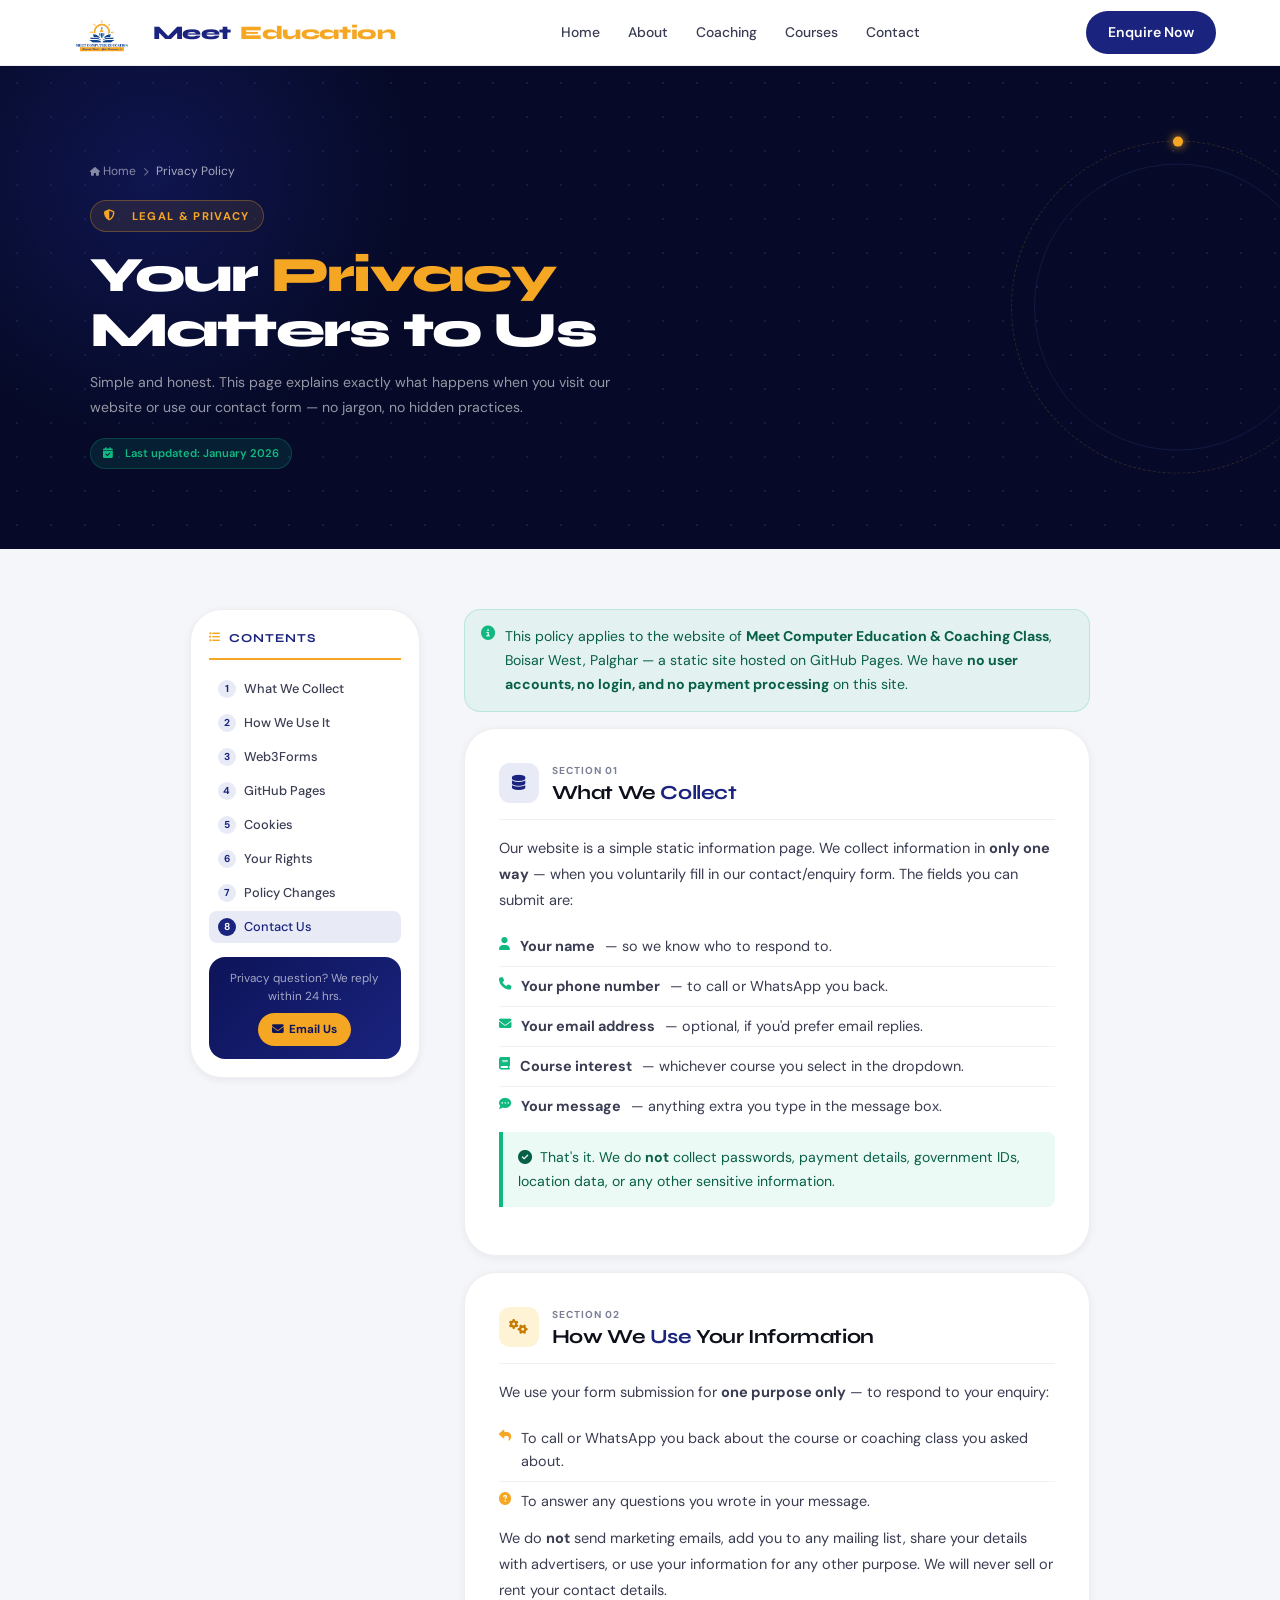
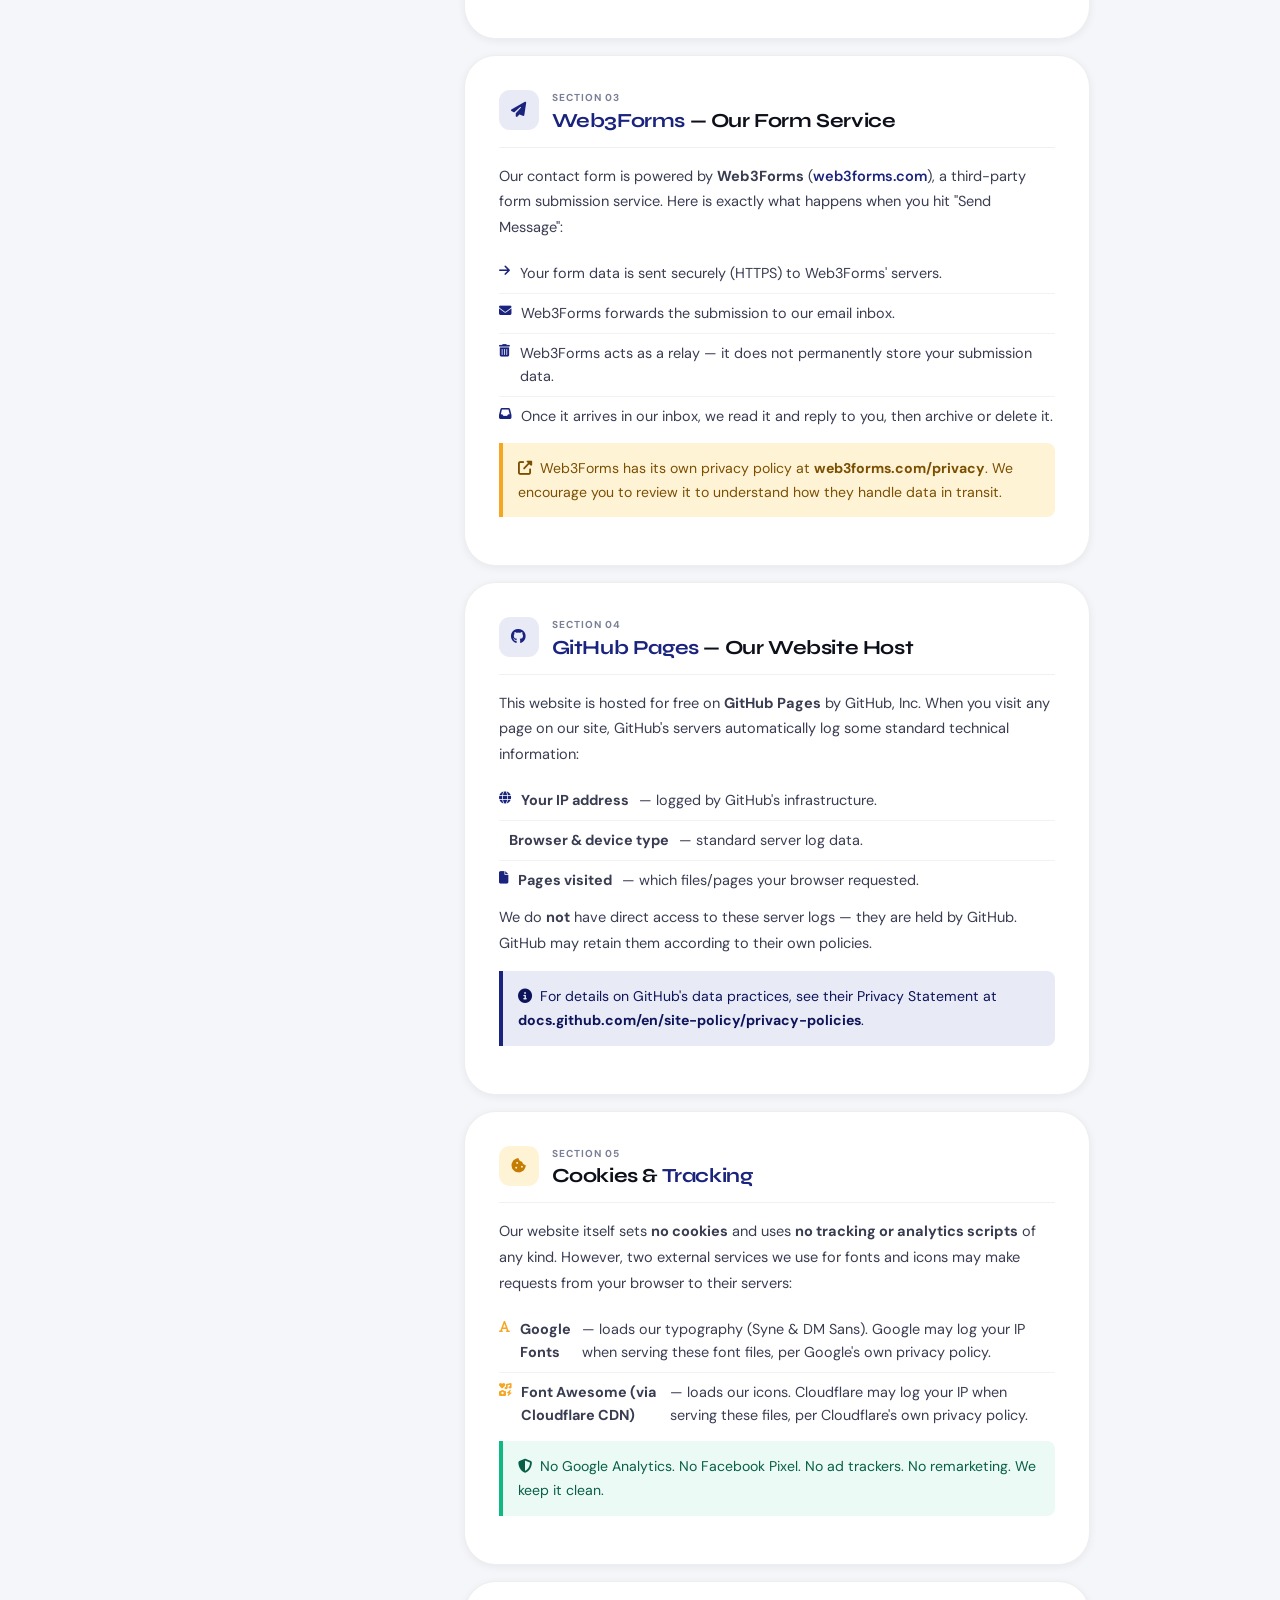
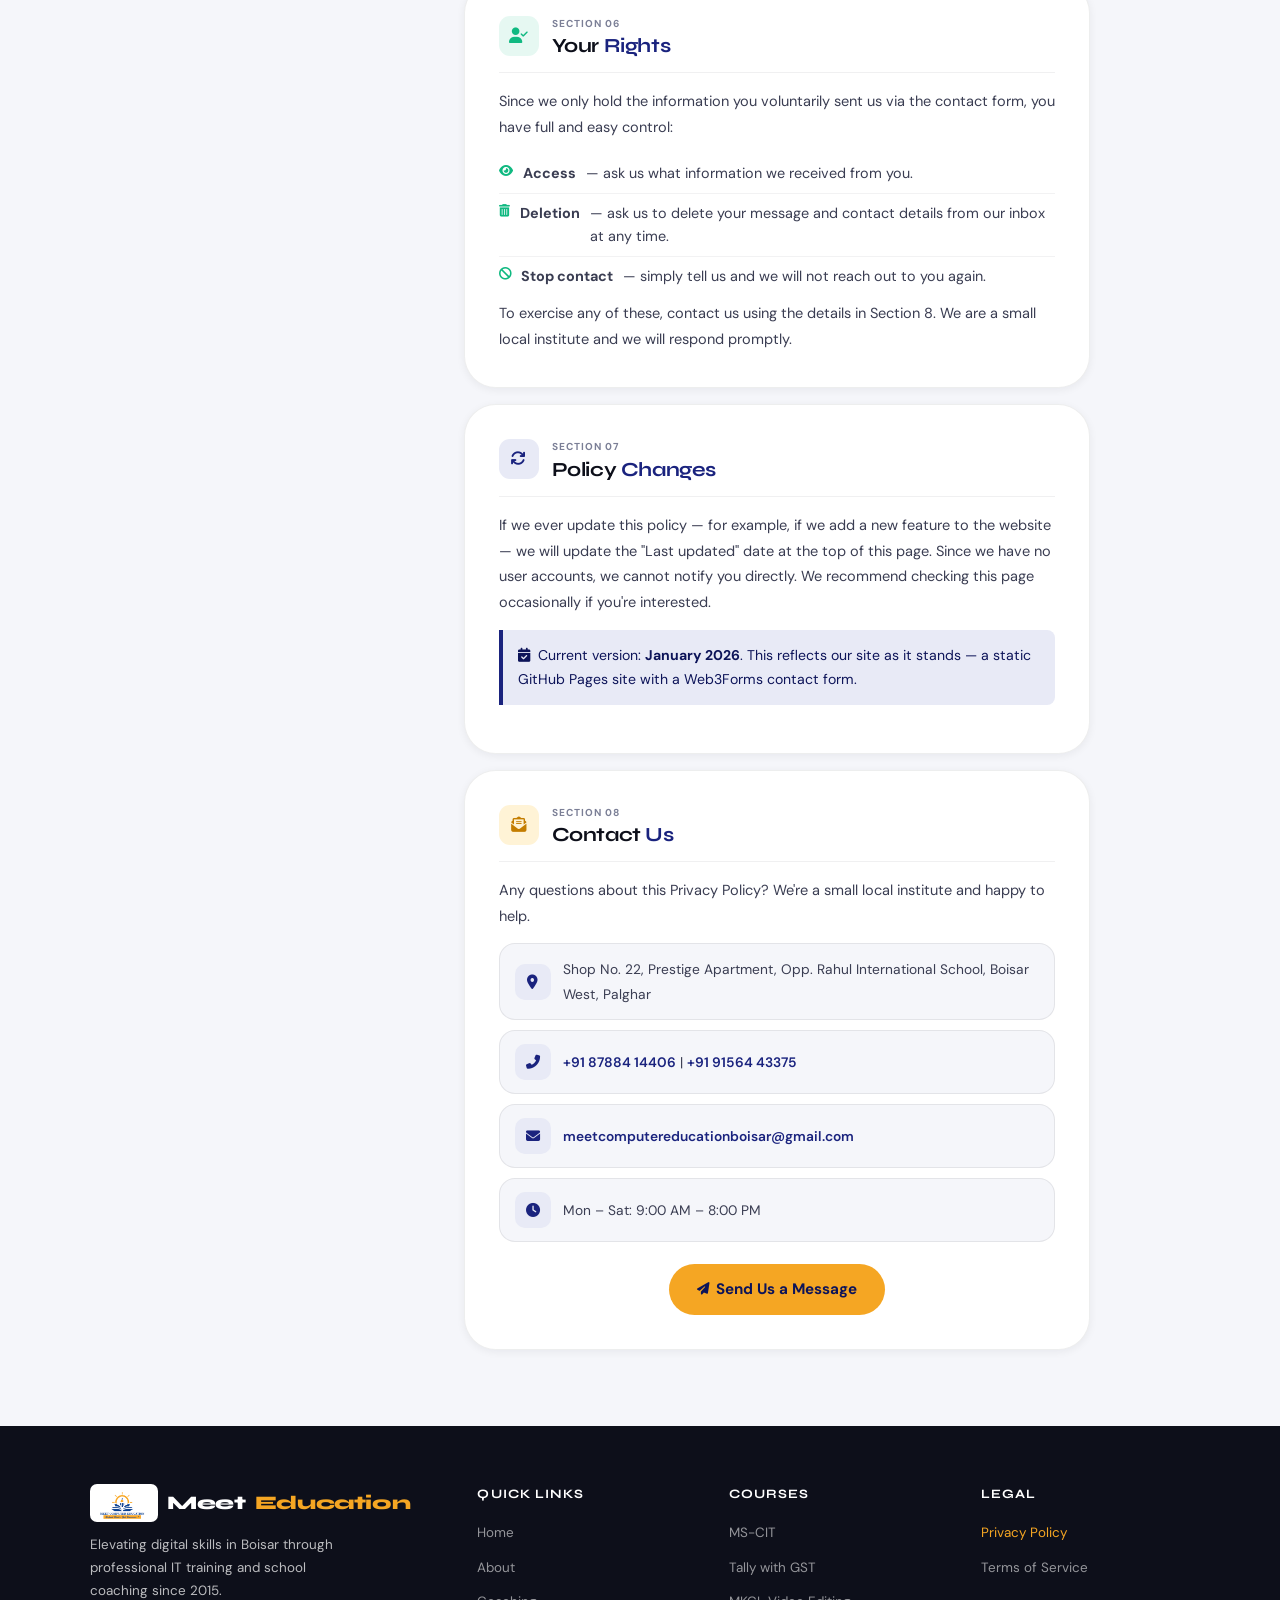
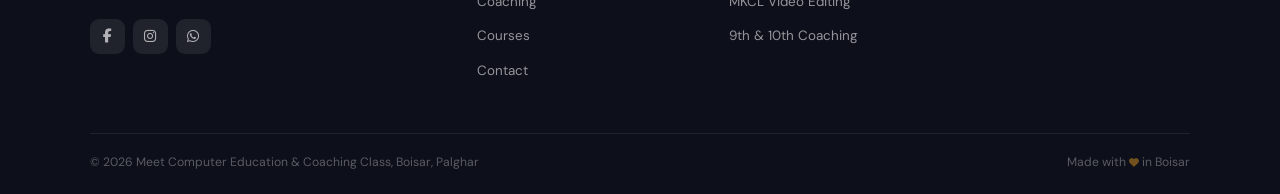
==== page/privacy-policy/index.html @ 65e94d4b "initial website upload" ====
<!DOCTYPE html>
<html lang="en">
<head>
    <meta charset="UTF-8">
    <meta name="viewport" content="width=device-width, initial-scale=1.0, viewport-fit=cover">
    <title>Privacy Policy | Meet Computer Education</title>
    <meta name="description" content="Privacy Policy for Meet Computer Education, Boisar — how we handle your information on our website.">
    <meta name="theme-color" content="#1a237e">
    <link rel="preconnect" href="https://fonts.googleapis.com">
    <link rel="preconnect" href="https://fonts.gstatic.com" crossorigin>
    <link rel="stylesheet" href="../../css/privacy.css">
    <link href="https://fonts.googleapis.com/css2?family=Syne:wght@400;600;700;800&family=DM+Sans:ital,opsz,wght@0,9..40,300;0,9..40,400;0,9..40,500;0,9..40,600;1,9..40,400&display=swap" rel="stylesheet">
    <link rel="stylesheet" href="https://cdnjs.cloudflare.com/ajax/libs/font-awesome/6.4.0/css/all.min.css">
</head>
<body>
    <!-- ================================================================
        HEADER
    ================================================================ -->
    <header class="header" id="header">
        <a href="../../" class="logo">
            <img src="../../img/logo.png" alt="Meet Computer Education Logo">
            Meet <span class="acc">Education</span>
        </a>
        <nav class="nav-links" aria-label="Primary navigation">
            <a href="../../">Home</a>
            <a href="../../#about">About</a>
            <a href="../../#coaching">Coaching</a>
            <a href="../../#courses">Courses</a>
            <a href="../../#contact">Contact</a>
        </nav>
        <a href="../../#contact" class="btn btn-primary" style="flex-shrink:0;">Enquire Now</a>
        <button class="hamburger" id="hamburger" aria-label="Toggle navigation" aria-expanded="false" aria-controls="mobile-nav">
            <span></span><span></span><span></span>
        </button>
    </header>
    <nav class="mobile-nav" id="mobile-nav" aria-label="Mobile navigation">
        <a href="../../"          onclick="closeMobileNav()"><i class="fas fa-home"></i> Home</a>
        <a href="../../#about"    onclick="closeMobileNav()"><i class="fas fa-info-circle"></i> About</a>
        <a href="../../#coaching" onclick="closeMobileNav()"><i class="fas fa-book-open"></i> Coaching</a>
        <a href="../../#courses"  onclick="closeMobileNav()"><i class="fas fa-laptop"></i> Courses</a>
        <a href="../../#contact"  onclick="closeMobileNav()"><i class="fas fa-envelope"></i> Contact</a>
        <a href="../../#contact"  onclick="closeMobileNav()" class="mob-cta">
            <i class="fas fa-paper-plane"></i>&nbsp; Enquire Now — It's Free
        </a>
    </nav>

    <!-- ================================================================
        PAGE HERO
    ================================================================ -->
    <div class="page-hero" aria-label="Privacy Policy hero">
        <div class="hero-ring" aria-hidden="true"></div>
        <div class="page-hero-inner">
            <nav class="breadcrumb" aria-label="Breadcrumb">
                <a href="../../"><i class="fas fa-home"></i> Home</a>
                <i class="fas fa-chevron-right" aria-hidden="true"></i>
                <span>Privacy Policy</span>
            </nav>
            <span class="hero-eyebrow">
                <i class="fas fa-shield-alt"></i>&nbsp; Legal &amp; Privacy
            </span>
            <h1>Your <em>Privacy</em><br>Matters to Us</h1>
            <p>Simple and honest. This page explains exactly what happens when you visit our website or use our contact form — no jargon, no hidden practices.</p>
            <div class="updated-pill">
                <i class="fas fa-calendar-check"></i>&nbsp; Last updated: January 2026
            </div>
        </div>
    </div>

    <!-- ================================================================
        POLICY LAYOUT
    ================================================================ -->
    <div class="policy-layout">
        <!-- DESKTOP SIDEBAR -->
        <aside class="toc" aria-label="Table of contents">
            <div class="toc-title"><i class="fas fa-list-ul"></i> Contents</div>
            <ul>
                <li><a href="#what-we-collect" class="toc-link"><span class="toc-num">1</span> What We Collect</a></li>
                <li><a href="#how-we-use"      class="toc-link"><span class="toc-num">2</span> How We Use It</a></li>
                <li><a href="#web3forms"        class="toc-link"><span class="toc-num">3</span> Web3Forms</a></li>
                <li><a href="#github-pages"     class="toc-link"><span class="toc-num">4</span> GitHub Pages</a></li>
                <li><a href="#cookies"          class="toc-link"><span class="toc-num">5</span> Cookies</a></li>
                <li><a href="#your-rights"      class="toc-link"><span class="toc-num">6</span> Your Rights</a></li>
                <li><a href="#policy-changes"   class="toc-link"><span class="toc-num">7</span> Policy Changes</a></li>
                <li><a href="#contact-us"       class="toc-link"><span class="toc-num">8</span> Contact Us</a></li>
            </ul>
            <div class="toc-cta">
                <p>Privacy question? We reply within 24 hrs.</p>
                <a href="mailto:meetcomputereducationboisar@gmail.com">
                    <i class="fas fa-envelope"></i> Email Us
                </a>
            </div>
        </aside>
        <!-- MAIN CONTENT -->
        <main class="policy-content" aria-label="Privacy Policy content">
            <!-- MOBILE TOC ACCORDION -->
            <button class="toc-mobile-toggle" id="toc-toggle" aria-expanded="false" aria-controls="toc-panel">
                <span><i class="fas fa-list-ul" style="margin-right:8px;color:var(--navy);"></i>Jump to a section</span>
                <i class="fas fa-chevron-down arrow"></i>
            </button>
            <div class="toc-mobile-panel" id="toc-panel" role="navigation" aria-label="Page sections">
                <ul>
                    <li><a href="#what-we-collect" onclick="closeToc()"><span class="toc-num">1</span> What We Collect</a></li>
                    <li><a href="#how-we-use"      onclick="closeToc()"><span class="toc-num">2</span> How We Use It</a></li>
                    <li><a href="#web3forms"        onclick="closeToc()"><span class="toc-num">3</span> Web3Forms</a></li>
                    <li><a href="#github-pages"     onclick="closeToc()"><span class="toc-num">4</span> GitHub Pages</a></li>
                    <li><a href="#cookies"          onclick="closeToc()"><span class="toc-num">5</span> Cookies</a></li>
                    <li><a href="#your-rights"      onclick="closeToc()"><span class="toc-num">6</span> Your Rights</a></li>
                    <li><a href="#policy-changes"   onclick="closeToc()"><span class="toc-num">7</span> Policy Changes</a></li>
                    <li><a href="#contact-us"       onclick="closeToc()"><span class="toc-num">8</span> Contact Us</a></li>
                </ul>
            </div>
            <!-- intro notice -->
            <div class="intro-box">
                <i class="fas fa-info-circle"></i>
                <span>This policy applies to the website of <strong>Meet Computer Education &amp; Coaching Class</strong>, Boisar West, Palghar — a static site hosted on GitHub Pages. We have <strong>no user accounts, no login, and no payment processing</strong> on this site.</span>
            </div>
            <!-- What We Collect -->
            <section class="policy-section" id="what-we-collect" aria-labelledby="h1">
                <div class="section-header">
                    <div class="section-icon navy"><i class="fas fa-database"></i></div>
                    <div>
                        <div class="section-num">Section 01</div>
                        <h2 id="h1">What We <em>Collect</em></h2>
                    </div>
                </div>
                <p>Our website is a simple static information page. We collect information in <strong>only one way</strong> — when you voluntarily fill in our contact/enquiry form. The fields you can submit are:</p>
                <ul class="policy-list">
                    <li><i class="fas fa-user green"></i><strong>Your name</strong> — so we know who to respond to.</li>
                    <li><i class="fas fa-phone green"></i><strong>Your phone number</strong> — to call or WhatsApp you back.</li>
                    <li><i class="fas fa-envelope green"></i><strong>Your email address</strong> — optional, if you'd prefer email replies.</li>
                    <li><i class="fas fa-book green"></i><strong>Course interest</strong> — whichever course you select in the dropdown.</li>
                    <li><i class="fas fa-comment-dots green"></i><strong>Your message</strong> — anything extra you type in the message box.</li>
                </ul>
                <div class="highlight-box green">
                    <i class="fas fa-check-circle"></i>&nbsp; That's it. We do <strong>not</strong> collect passwords, payment details, government IDs, location data, or any other sensitive information.
                </div>
            </section>
            <!-- How We Use It -->
            <section class="policy-section" id="how-we-use" aria-labelledby="h2">
                <div class="section-header">
                    <div class="section-icon gold"><i class="fas fa-cogs"></i></div>
                    <div>
                        <div class="section-num">Section 02</div>
                        <h2 id="h2">How We <em>Use</em> Your Information</h2>
                    </div>
                </div>
                <p>We use your form submission for <strong>one purpose only</strong> — to respond to your enquiry:</p>
                <ul class="policy-list">
                    <li><i class="fas fa-reply gold"></i>To call or WhatsApp you back about the course or coaching class you asked about.</li>
                    <li><i class="fas fa-question-circle gold"></i>To answer any questions you wrote in your message.</li>
                </ul>
                <p>We do <strong>not</strong> send marketing emails, add you to any mailing list, share your details with advertisers, or use your information for any other purpose. We will never sell or rent your contact details.</p>
            </section>
            <!-- Web3Forms -->
            <section class="policy-section" id="web3forms" aria-labelledby="h3">
                <div class="section-header">
                    <div class="section-icon navy"><i class="fas fa-paper-plane"></i></div>
                    <div>
                        <div class="section-num">Section 03</div>
                        <h2 id="h3"><em>Web3Forms</em> — Our Form Service</h2>
                    </div>
                </div>
                <p>Our contact form is powered by <strong>Web3Forms</strong> (<a href="https://web3forms.com" target="_blank" rel="noopener noreferrer" style="color:var(--navy);font-weight:600;">web3forms.com</a>), a third-party form submission service. Here is exactly what happens when you hit "Send Message":</p>
                <ul class="policy-list">
                    <li><i class="fas fa-arrow-right navy"></i>Your form data is sent securely (HTTPS) to Web3Forms' servers.</li>
                    <li><i class="fas fa-envelope navy"></i>Web3Forms forwards the submission to our email inbox.</li>
                    <li><i class="fas fa-trash-alt navy"></i>Web3Forms acts as a relay — it does not permanently store your submission data.</li>
                    <li><i class="fas fa-inbox navy"></i>Once it arrives in our inbox, we read it and reply to you, then archive or delete it.</li>
                </ul>
                <div class="highlight-box gold">
                    <i class="fas fa-external-link-alt"></i>&nbsp; Web3Forms has its own privacy policy at <strong>web3forms.com/privacy</strong>. We encourage you to review it to understand how they handle data in transit.
                </div>
            </section>
            <!-- GitHub Pages -->
            <section class="policy-section" id="github-pages" aria-labelledby="h4">
                <div class="section-header">
                    <div class="section-icon navy"><i class="fab fa-github"></i></div>
                    <div>
                        <div class="section-num">Section 04</div>
                        <h2 id="h4"><em>GitHub Pages</em> — Our Website Host</h2>
                    </div>
                </div>
                <p>This website is hosted for free on <strong>GitHub Pages</strong> by GitHub, Inc. When you visit any page on our site, GitHub's servers automatically log some standard technical information:</p>
                <ul class="policy-list">
                    <li><i class="fas fa-globe navy"></i><strong>Your IP address</strong> — logged by GitHub's infrastructure.</li>
                    <li><i class="fas fa-browser navy"></i><strong>Browser &amp; device type</strong> — standard server log data.</li>
                    <li><i class="fas fa-file navy"></i><strong>Pages visited</strong> — which files/pages your browser requested.</li>
                </ul>
                <p>We do <strong>not</strong> have direct access to these server logs — they are held by GitHub. GitHub may retain them according to their own policies.</p>
                <div class="highlight-box">
                    <i class="fas fa-info-circle"></i>&nbsp; For details on GitHub's data practices, see their Privacy Statement at <strong>docs.github.com/en/site-policy/privacy-policies</strong>.
                </div>
            </section>
            <!-- Cookies -->
            <section class="policy-section" id="cookies" aria-labelledby="h5">
                <div class="section-header">
                    <div class="section-icon gold"><i class="fas fa-cookie-bite"></i></div>
                    <div>
                        <div class="section-num">Section 05</div>
                        <h2 id="h5">Cookies &amp; <em>Tracking</em></h2>
                    </div>
                </div>
                <p>Our website itself sets <strong>no cookies</strong> and uses <strong>no tracking or analytics scripts</strong> of any kind. However, two external services we use for fonts and icons may make requests from your browser to their servers:</p>
                <ul class="policy-list">
                    <li><i class="fas fa-font gold"></i><strong>Google Fonts</strong> — loads our typography (Syne &amp; DM Sans). Google may log your IP when serving these font files, per Google's own privacy policy.</li>
                    <li><i class="fas fa-icons gold"></i><strong>Font Awesome (via Cloudflare CDN)</strong> — loads our icons. Cloudflare may log your IP when serving these files, per Cloudflare's own privacy policy.</li>
                </ul>
                <div class="highlight-box green">
                    <i class="fas fa-shield-alt"></i>&nbsp; No Google Analytics. No Facebook Pixel. No ad trackers. No remarketing. We keep it clean.
                </div>
            </section>
            <!-- Your Rights -->
            <section class="policy-section" id="your-rights" aria-labelledby="h6">
                <div class="section-header">
                    <div class="section-icon green"><i class="fas fa-user-check"></i></div>
                    <div>
                        <div class="section-num">Section 06</div>
                        <h2 id="h6">Your <em>Rights</em></h2>
                    </div>
                </div>
                <p>Since we only hold the information you voluntarily sent us via the contact form, you have full and easy control:</p>
                <ul class="policy-list">
                    <li><i class="fas fa-eye green"></i><strong>Access</strong> — ask us what information we received from you.</li>
                    <li><i class="fas fa-trash-alt green"></i><strong>Deletion</strong> — ask us to delete your message and contact details from our inbox at any time.</li>
                    <li><i class="fas fa-ban green"></i><strong>Stop contact</strong> — simply tell us and we will not reach out to you again.</li>
                </ul>
                <p>To exercise any of these, contact us using the details in Section 8. We are a small local institute and we will respond promptly.</p>
            </section>
            <!-- Policy Changes -->
            <section class="policy-section" id="policy-changes" aria-labelledby="h7">
                <div class="section-header">
                    <div class="section-icon navy"><i class="fas fa-sync"></i></div>
                    <div>
                        <div class="section-num">Section 07</div>
                        <h2 id="h7">Policy <em>Changes</em></h2>
                    </div>
                </div>
                <p>If we ever update this policy — for example, if we add a new feature to the website — we will update the "Last updated" date at the top of this page. Since we have no user accounts, we cannot notify you directly. We recommend checking this page occasionally if you're interested.</p>
                <div class="highlight-box">
                    <i class="fas fa-calendar-check"></i>&nbsp; Current version: <strong>January 2026</strong>. This reflects our site as it stands — a static GitHub Pages site with a Web3Forms contact form.
                </div>
            </section>
            <!-- Contact Us -->
            <section class="policy-section" id="contact-us" aria-labelledby="h8">
                <div class="section-header">
                    <div class="section-icon gold"><i class="fas fa-envelope-open-text"></i></div>
                    <div>
                        <div class="section-num">Section 08</div>
                        <h2 id="h8">Contact <em>Us</em></h2>
                    </div>
                </div>
                <p>Any questions about this Privacy Policy? We're a small local institute and happy to help.</p>
                <div class="inline-contact">
                    <div class="inline-contact-icon"><i class="fas fa-map-marker-alt"></i></div>
                    <p>Shop No. 22, Prestige Apartment, Opp. Rahul International School, Boisar West, Palghar</p>
                </div>
                <div class="inline-contact">
                    <div class="inline-contact-icon"><i class="fas fa-phone-alt"></i></div>
                    <p><a href="tel:+918788414406">+91 87884 14406</a>&nbsp;|&nbsp;<a href="tel:+919156443375">+91 91564 43375</a></p>
                </div>
                <div class="inline-contact">
                    <div class="inline-contact-icon"><i class="fas fa-envelope"></i></div>
                    <p><a href="mailto:meetcomputereducationboisar@gmail.com">meetcomputereducationboisar@gmail.com</a></p>
                </div>
                <div class="inline-contact">
                    <div class="inline-contact-icon"><i class="fas fa-clock"></i></div>
                    <p>Mon – Sat: 9:00 AM – 8:00 PM</p>
                </div>
                <div style="margin-top:22px;text-align:center;">
                    <a href="../../#contact" class="btn btn-gold">
                        <i class="fas fa-paper-plane" style="font-size:.78rem;"></i> Send Us a Message
                    </a>
                </div>
            </section>
        </main>
    </div>
    <!-- ================================================================
        FOOTER
    ================================================================ -->
    <footer>
        <div class="footer-top">
            <div class="footer-brand">
                <div class="logo" style="margin-bottom:12px;">
                    <img src="../../img/logo.png" alt="Meet Education logo" style="height:38px;">
                    Meet <span class="acc">Education</span>
                </div>
                <p>Elevating digital skills in Boisar through professional IT training and school coaching since 2015.</p>
                <div class="social-links">
                    <a href="#" aria-label="Facebook"><i class="fab fa-facebook-f"></i></a>
                    <a href="#" aria-label="Instagram"><i class="fab fa-instagram"></i></a>
                    <a href="https://wa.me/918788414406" aria-label="WhatsApp" target="_blank" rel="noopener noreferrer"><i class="fab fa-whatsapp"></i></a>
                </div>
            </div>
            <div class="footer-col">
                <h4>Quick Links</h4>
                <ul>
                    <li><a href="../../">Home</a></li>
                    <li><a href="../../#about">About</a></li>
                    <li><a href="../../#coaching">Coaching</a></li>
                    <li><a href="../../#courses">Courses</a></li>
                    <li><a href="../../#contact">Contact</a></li>
                </ul>
            </div>
            <div class="footer-col">
                <h4>Courses</h4>
                <ul>
                    <li><a href="../../#courses">MS-CIT</a></li>
                    <li><a href="../../#courses">Tally with GST</a></li>
                    <li><a href="../../#courses">MKCL Video Editing</a></li>
                    <li><a href="../../#coaching">9th &amp; 10th Coaching</a></li>
                </ul>
            </div>
            <div class="footer-col">
                <h4>Legal</h4>
                <ul>
                    <li><a href="#" style="color:var(--gold);">Privacy Policy</a></li>
                    <li><a href="../terms-of-service/">Terms of Service</a></li>
                </ul>
            </div>
        </div>
        <hr class="foot-divider">
        <div class="footer-bottom">
            <span>© 2026 Meet Computer Education &amp; Coaching Class, Boisar, Palghar</span>
            <span>Made with <i class="fas fa-heart" style="color:var(--gold);font-size:.62rem;"></i> in Boisar</span>
        </div>
    </footer>
    <button class="scroll-top" id="scroll-top" aria-label="Scroll to top of page">
        <i class="fas fa-arrow-up"></i>
    </button>
    <script src="../../js/privacy.js"></script>
</body>
</html>
---- css/privacy.css ----
/* ================================================================
        TOKENS
        ================================================================ */
:root {
    --ink: #0d0f1a;
    --ink-soft: #3a3d52;
    --ink-muted: #7b7f96;
    --surface: #f5f6fa;
    --card: #ffffff;
    --gold: #f5a623;
    --gold-lt: #fff3d6;
    --navy: #1a237e;
    --navy-dk: #0d1459;
    --navy-lt: #e8eaf6;
    --hero-bg: #060a28;
    --green: #10b981;
    --r-sm: 8px;
    --r-md: 16px;
    --r-lg: 24px;
    --r-xl: 32px;
    --sh-sm: 0 2px 8px rgba(13, 15, 26, .06);
    --sh-md: 0 8px 32px rgba(13, 15, 26, .10);
    --sh-lg: 0 20px 60px rgba(13, 15, 26, .14);
    --ease: 0.28s cubic-bezier(.4, 0, .2, 1);
    --fD: 'Syne', sans-serif;
    --fB: 'DM Sans', sans-serif;
}

/* ================================================================
        RESET
        ================================================================ */
*,
*::before,
*::after {
    margin: 0;
    padding: 0;
    box-sizing: border-box;
}

html {
    scroll-behavior: smooth;
    -webkit-tap-highlight-color: transparent;
}

body {
    font-family: var(--fB);
    background: var(--surface);
    color: var(--ink);
    line-height: 1.65;
    -webkit-font-smoothing: antialiased;
    overflow-x: hidden;
}

img {
    display: block;
    max-width: 100%;
    height: auto;
}

a {
    text-decoration: none;
    color: inherit;
}

ul {
    list-style: none;
}

button {
    font-family: var(--fB);
}

/* ================================================================
        KEYFRAMES
        ================================================================ */
@keyframes slideU {
    from {
        opacity: 0;
        transform: translateY(22px)
    }

    to {
        opacity: 1;
        transform: translateY(0)
    }
}

@keyframes slideL {
    from {
        opacity: 0;
        transform: translateX(-28px)
    }

    to {
        opacity: 1;
        transform: translateX(0)
    }
}

@keyframes fadeIn {
    from {
        opacity: 0
    }

    to {
        opacity: 1
    }
}

@keyframes glow {

    0%,
    100% {
        opacity: .42;
        transform: scale(1)
    }

    50% {
        opacity: .78;
        transform: scale(1.1)
    }
}

@keyframes spinCW {
    to {
        transform: rotate(360deg)
    }
}

/* ================================================================
        BUTTONS
        ================================================================ */
.btn {
    display: inline-flex;
    align-items: center;
    justify-content: center;
    gap: 7px;
    font-family: var(--fB);
    font-weight: 600;
    cursor: pointer;
    border: none;
    transition: var(--ease);
    text-align: center;
    white-space: nowrap;
}

.btn-primary {
    background: var(--navy);
    color: #fff;
    padding: 10px 22px;
    border-radius: 50px;
    font-size: .88rem;
}

.btn-primary:hover {
    background: var(--navy-dk);
    transform: translateY(-1px);
    box-shadow: 0 6px 20px rgba(26, 35, 126, .3);
}

.btn-gold {
    background: var(--gold);
    color: var(--navy-dk);
    padding: 13px 28px;
    border-radius: 50px;
    font-size: .95rem;
    font-weight: 700;
}

.btn-gold:hover {
    filter: brightness(1.07);
    transform: translateY(-2px);
    box-shadow: 0 8px 24px rgba(245, 166, 35, .35);
}

/* ================================================================
        HEADER
        ================================================================ */
.header {
    position: fixed;
    top: 0;
    left: 0;
    right: 0;
    z-index: 950;
    height: 66px;
    padding: 0 clamp(14px, 5vw, 5%);
    display: flex;
    align-items: center;
    justify-content: space-between;
    background: rgba(255, 255, 255, .94);
    backdrop-filter: blur(16px);
    -webkit-backdrop-filter: blur(16px);
    border-bottom: 1px solid rgba(13, 15, 26, .07);
    transition: box-shadow var(--ease);
}

.header.scrolled {
    box-shadow: var(--sh-md);
}

.logo {
    display: flex;
    align-items: center;
    gap: 9px;
    font-family: var(--fD);
    font-weight: 800;
    font-size: clamp(.95rem, 3.2vw, 1.2rem);
    color: var(--navy);
    letter-spacing: -.02em;
    flex-shrink: 0;
}

.logo img {
    height: clamp(36px, 5.5vw, 44px);
    width: auto;
    border-radius: 7px;
}

.logo .acc {
    color: var(--gold);
}

.nav-links {
    display: flex;
    align-items: center;
    gap: 2px;
}

.nav-links a {
    padding: 6px 13px;
    font-size: .87rem;
    font-weight: 500;
    color: var(--ink-soft);
    border-radius: 50px;
    transition: background var(--ease), color var(--ease);
}

.nav-links a:hover {
    background: var(--navy-lt);
    color: var(--navy);
}

/* hamburger */
.hamburger {
    display: none;
    flex-direction: column;
    justify-content: center;
    align-items: center;
    gap: 5px;
    background: none;
    border: none;
    cursor: pointer;
    padding: 9px;
    border-radius: 8px;
    transition: background var(--ease);
    min-width: 44px;
    min-height: 44px;
}

.hamburger:hover {
    background: var(--navy-lt);
}

.hamburger span {
    display: block;
    width: 22px;
    height: 2px;
    background: var(--ink);
    border-radius: 2px;
    transition: var(--ease);
    transform-origin: center;
}

.hamburger.open span:nth-child(1) {
    transform: translateY(7px) rotate(45deg);
}

.hamburger.open span:nth-child(2) {
    opacity: 0;
    transform: scaleX(0);
}

.hamburger.open span:nth-child(3) {
    transform: translateY(-7px) rotate(-45deg);
}

/* mobile nav drawer */
.mobile-nav {
    display: none;
    position: fixed;
    top: 66px;
    left: 0;
    right: 0;
    bottom: 0;
    background: #fff;
    z-index: 940;
    flex-direction: column;
    padding: 12px clamp(14px, 5vw, 5%) 32px;
    gap: 2px;
    overflow-y: auto;
    box-shadow: var(--sh-lg);
    padding-bottom: calc(32px + env(safe-area-inset-bottom));
}

.mobile-nav.open {
    display: flex;
}

.mobile-nav a {
    padding: 14px 16px;
    border-radius: var(--r-sm);
    font-weight: 500;
    font-size: 1rem;
    color: var(--ink-soft);
    border-bottom: 1px solid rgba(13, 15, 26, .05);
    display: flex;
    align-items: center;
    gap: 12px;
    min-height: 52px;
}

.mobile-nav a:last-of-type {
    border: none;
}

.mobile-nav a:active {
    background: var(--navy-lt);
}

.mobile-nav a i {
    width: 18px;
    color: var(--navy);
    font-size: .85rem;
    flex-shrink: 0;
}

.mob-cta {
    margin-top: 10px !important;
    background: var(--navy) !important;
    color: #fff !important;
    border-bottom: none !important;
    border-radius: var(--r-sm) !important;
    justify-content: center;
    font-weight: 700 !important;
}

.mob-cta:active {
    background: var(--navy-dk) !important;
}

/* ================================================================
        PAGE HERO
        ================================================================ */
.page-hero {
    margin-top: 66px;
    background: var(--hero-bg);
    position: relative;
    overflow: hidden;
    padding: clamp(48px, 9vw, 96px) clamp(16px, 7%, 8%) clamp(44px, 8vw, 80px);
}

.page-hero::before {
    content: '';
    position: absolute;
    inset: 0;
    background-image: radial-gradient(rgba(100, 120, 255, .15) 1px, transparent 1px);
    background-size: 34px 34px;
    pointer-events: none;
}

.page-hero::after {
    content: '';
    position: absolute;
    top: -160px;
    left: -120px;
    width: 540px;
    height: 540px;
    background: radial-gradient(circle, rgba(26, 35, 126, .45) 0%, transparent 68%);
    border-radius: 50%;
    pointer-events: none;
    animation: glow 7s ease-in-out infinite;
}

.hero-ring {
    position: absolute;
    right: clamp(-80px, -5vw, -20px);
    top: 50%;
    transform: translateY(-50%);
    width: clamp(200px, 26vw, 360px);
    height: clamp(200px, 26vw, 360px);
    border-radius: 50%;
    border: 1.5px dashed rgba(245, 166, 35, .18);
    animation: spinCW 28s linear infinite;
    pointer-events: none;
}

.hero-ring::before {
    content: '';
    position: absolute;
    inset: 22px;
    border-radius: 50%;
    border: 1px solid rgba(100, 140, 255, .12);
}

.hero-ring::after {
    content: '';
    position: absolute;
    width: 10px;
    height: 10px;
    background: var(--gold);
    border-radius: 50%;
    top: -5px;
    left: 50%;
    transform: translateX(-50%);
    box-shadow: 0 0 10px var(--gold);
}

.page-hero-inner {
    position: relative;
    z-index: 10;
    max-width: 660px;
}

.breadcrumb {
    display: flex;
    align-items: center;
    gap: 7px;
    font-size: .75rem;
    color: rgba(255, 255, 255, .38);
    margin-bottom: 18px;
    animation: fadeIn 1s .6s both;
}

.breadcrumb a {
    color: rgba(255, 255, 255, .5);
    transition: color var(--ease);
}

.breadcrumb a:hover {
    color: var(--gold);
}

.breadcrumb i {
    font-size: .55rem;
}

.breadcrumb span {
    color: rgba(255, 255, 255, .65);
}

.hero-eyebrow {
    display: inline-flex;
    align-items: center;
    gap: 7px;
    background: rgba(245, 166, 35, .1);
    border: 1px solid rgba(245, 166, 35, .3);
    color: var(--gold);
    font-size: .7rem;
    font-weight: 700;
    letter-spacing: .12em;
    text-transform: uppercase;
    padding: 6px 13px;
    border-radius: 50px;
    margin-bottom: 16px;
    width: fit-content;
    animation: slideL .7s .1s both;
}

.page-hero h1 {
    font-family: var(--fD);
    font-size: clamp(1.9rem, 4.5vw, 3.1rem);
    font-weight: 800;
    color: #fff;
    line-height: 1.1;
    letter-spacing: -.035em;
    margin-bottom: 13px;
    animation: slideU .8s .25s both;
}

.page-hero h1 em {
    color: var(--gold);
    font-style: normal;
}

.page-hero p {
    font-size: clamp(.87rem, 1.1vw, .98rem);
    color: rgba(255, 255, 255, .58);
    line-height: 1.78;
    animation: slideU .8s .4s both;
    margin-bottom: 18px;
    max-width: 520px;
}

.updated-pill {
    display: inline-flex;
    align-items: center;
    gap: 6px;
    background: rgba(16, 185, 129, .12);
    border: 1px solid rgba(16, 185, 129, .25);
    color: #10b981;
    font-size: .7rem;
    font-weight: 600;
    padding: 5px 12px;
    border-radius: 50px;
    animation: fadeIn 1s .7s both;
}

/* ================================================================
        TWO-COLUMN LAYOUT
        ================================================================ */
.policy-layout {
    display: grid;
    grid-template-columns: 230px 1fr;
    gap: clamp(20px, 3.5vw, 44px);
    max-width: 1080px;
    margin: 0 auto;
    padding: clamp(32px, 5vw, 60px) clamp(16px, 7%, 8%);
    align-items: start;
}

/* ================================================================
        DESKTOP TOC SIDEBAR
        ================================================================ */
.toc {
    position: sticky;
    top: calc(66px + 18px);
    background: var(--card);
    border-radius: var(--r-xl);
    padding: 18px;
    box-shadow: var(--sh-sm);
    border: 1px solid rgba(13, 15, 26, .07);
}

.toc-title {
    font-family: var(--fD);
    font-size: .76rem;
    font-weight: 700;
    letter-spacing: .09em;
    text-transform: uppercase;
    color: var(--navy);
    margin-bottom: 13px;
    padding-bottom: 10px;
    border-bottom: 2px solid var(--gold);
    display: flex;
    align-items: center;
    gap: 7px;
}

.toc-title i {
    color: var(--gold);
    font-size: .72rem;
}

.toc ul li {
    margin-bottom: 2px;
}

.toc ul li a {
    display: flex;
    align-items: center;
    gap: 8px;
    padding: 7px 9px;
    border-radius: var(--r-sm);
    font-size: .8rem;
    color: var(--ink-soft);
    font-weight: 500;
    transition: background var(--ease), color var(--ease);
    line-height: 1.4;
}

.toc ul li a:hover,
.toc ul li a.active {
    background: var(--navy-lt);
    color: var(--navy);
}

.toc-num {
    font-size: .63rem;
    font-weight: 700;
    background: var(--navy-lt);
    color: var(--navy);
    width: 18px;
    height: 18px;
    border-radius: 50%;
    display: flex;
    align-items: center;
    justify-content: center;
    flex-shrink: 0;
    transition: var(--ease);
}

.toc ul li a.active .toc-num {
    background: var(--navy);
    color: #fff;
}

.toc-cta {
    margin-top: 14px;
    padding: 13px;
    background: linear-gradient(135deg, var(--navy-dk), var(--navy));
    border-radius: var(--r-md);
    text-align: center;
}

.toc-cta p {
    font-size: .73rem;
    color: rgba(255, 255, 255, .62);
    margin-bottom: 8px;
    line-height: 1.5;
}

.toc-cta a {
    display: inline-flex;
    align-items: center;
    gap: 5px;
    background: var(--gold);
    color: var(--navy-dk);
    font-size: .73rem;
    font-weight: 700;
    padding: 7px 14px;
    border-radius: 50px;
    transition: var(--ease);
}

.toc-cta a:hover {
    filter: brightness(1.07);
    transform: translateY(-1px);
}

/* ================================================================
        MOBILE TOC ACCORDION (hidden on desktop)
        ================================================================ */
.toc-mobile-toggle {
    display: none;
    width: 100%;
    background: var(--card);
    border: 1px solid rgba(13, 15, 26, .08);
    border-radius: var(--r-md);
    padding: 14px 16px;
    font-family: var(--fB);
    font-size: .9rem;
    font-weight: 600;
    color: var(--navy);
    cursor: pointer;
    align-items: center;
    justify-content: space-between;
    box-shadow: var(--sh-sm);
    margin-bottom: 4px;
    transition: var(--ease);
}

.toc-mobile-toggle .arrow {
    transition: transform var(--ease);
}

.toc-mobile-toggle.open .arrow {
    transform: rotate(180deg);
}

.toc-mobile-panel {
    display: none;
    background: var(--card);
    border: 1px solid rgba(13, 15, 26, .07);
    border-radius: var(--r-md);
    padding: 10px 12px 14px;
    margin-bottom: 16px;
    box-shadow: var(--sh-sm);
}

.toc-mobile-panel.open {
    display: block;
}

.toc-mobile-panel ul li a {
    display: flex;
    align-items: center;
    gap: 8px;
    padding: 9px 10px;
    border-radius: var(--r-sm);
    font-size: .86rem;
    color: var(--ink-soft);
    font-weight: 500;
    transition: background var(--ease), color var(--ease);
    border-bottom: 1px solid rgba(13, 15, 26, .04);
}

.toc-mobile-panel ul li:last-child a {
    border-bottom: none;
}

.toc-mobile-panel ul li a:hover {
    background: var(--navy-lt);
    color: var(--navy);
}

.toc-mobile-panel ul li a .toc-num {
    font-size: .63rem;
    font-weight: 700;
    background: var(--navy-lt);
    color: var(--navy);
    width: 18px;
    height: 18px;
    border-radius: 50%;
    display: flex;
    align-items: center;
    justify-content: center;
    flex-shrink: 0;
}

/* ================================================================
        POLICY SECTIONS
        ================================================================ */
.policy-content {
    min-width: 0;
}

.policy-section {
    background: var(--card);
    border-radius: var(--r-xl);
    padding: clamp(20px, 3.5vw, 34px);
    margin-bottom: 16px;
    border: 1px solid rgba(13, 15, 26, .07);
    box-shadow: var(--sh-sm);
    scroll-margin-top: calc(66px + 20px);
    transition: box-shadow var(--ease);
    animation: slideU .55s both;
}

.policy-section:hover {
    box-shadow: var(--sh-md);
}

.policy-section:nth-child(3) {
    animation-delay: .05s
}

.policy-section:nth-child(4) {
    animation-delay: .1s
}

.policy-section:nth-child(5) {
    animation-delay: .15s
}

.policy-section:nth-child(6) {
    animation-delay: .2s
}

.policy-section:nth-child(7) {
    animation-delay: .25s
}

.policy-section:nth-child(8) {
    animation-delay: .3s
}

.policy-section:nth-child(9) {
    animation-delay: .35s
}

.policy-section:nth-child(10) {
    animation-delay: .4s
}

.section-header {
    display: flex;
    align-items: flex-start;
    gap: 13px;
    margin-bottom: 16px;
    padding-bottom: 14px;
    border-bottom: 1px solid rgba(13, 15, 26, .06);
}

.section-icon {
    width: 40px;
    height: 40px;
    border-radius: 11px;
    display: flex;
    align-items: center;
    justify-content: center;
    font-size: .95rem;
    flex-shrink: 0;
}

.section-icon.navy {
    background: var(--navy-lt);
    color: var(--navy);
}

.section-icon.gold {
    background: var(--gold-lt);
    color: #c47d00;
}

.section-icon.green {
    background: rgba(16, 185, 129, .1);
    color: var(--green);
}

.section-num {
    font-size: .63rem;
    font-weight: 700;
    letter-spacing: .1em;
    text-transform: uppercase;
    color: var(--ink-muted);
    margin-bottom: 2px;
}

.section-header h2 {
    font-family: var(--fD);
    font-size: clamp(1rem, 2vw, 1.25rem);
    font-weight: 700;
    color: var(--ink);
    line-height: 1.2;
    letter-spacing: -.02em;
}

.section-header h2 em {
    color: var(--navy);
    font-style: normal;
}

.policy-section p {
    font-size: .91rem;
    color: var(--ink-soft);
    line-height: 1.78;
    margin-bottom: 13px;
}

.policy-section p:last-child {
    margin-bottom: 0;
}

.policy-list {
    margin: 10px 0 13px;
}

.policy-list li {
    display: flex;
    align-items: flex-start;
    gap: 10px;
    font-size: .9rem;
    color: var(--ink-soft);
    padding: 8px 0;
    border-bottom: 1px solid rgba(13, 15, 26, .05);
    line-height: 1.6;
}

.policy-list li:last-child {
    border: none;
    padding-bottom: 0;
}

.policy-list li i {
    font-size: .78rem;
    margin-top: 3px;
    flex-shrink: 0;
}

.policy-list li i.navy {
    color: var(--navy);
}

.policy-list li i.green {
    color: var(--green);
}

.policy-list li i.gold {
    color: var(--gold);
}

/* highlight boxes */
.highlight-box {
    border-radius: 0 var(--r-sm) var(--r-sm) 0;
    padding: 13px 15px;
    margin: 14px 0;
    font-size: .88rem;
    line-height: 1.72;
    border-left: 4px solid var(--navy);
    background: var(--navy-lt);
    color: var(--navy-dk);
}

.highlight-box.gold {
    background: var(--gold-lt);
    border-left-color: var(--gold);
    color: #7a4f00;
}

.highlight-box.green {
    background: rgba(16, 185, 129, .08);
    border-left-color: var(--green);
    color: #065f46;
}

/* inline contact rows */
.inline-contact {
    display: flex;
    align-items: center;
    gap: 12px;
    background: var(--surface);
    border: 1px solid rgba(13, 15, 26, .08);
    border-radius: var(--r-md);
    padding: 13px 15px;
    margin-top: 10px;
}

.inline-contact-icon {
    width: 36px;
    height: 36px;
    background: var(--navy-lt);
    border-radius: 10px;
    display: flex;
    align-items: center;
    justify-content: center;
    color: var(--navy);
    font-size: .88rem;
    flex-shrink: 0;
}

.inline-contact p {
    margin: 0;
    font-size: .86rem;
    color: var(--ink-soft);
}

.inline-contact a {
    color: var(--navy);
    font-weight: 600;
}

.inline-contact a:hover {
    color: var(--gold);
}

/* intro notice */
.intro-box {
    background: rgba(16, 185, 129, .07);
    border: 1px solid rgba(16, 185, 129, .2);
    border-radius: var(--r-md);
    padding: 14px 16px;
    font-size: .88rem;
    color: #065f46;
    line-height: 1.72;
    margin-bottom: 16px;
    display: flex;
    gap: 10px;
    align-items: flex-start;
}

.intro-box i {
    color: var(--green);
    margin-top: 2px;
    flex-shrink: 0;
}

/* ================================================================
        FOOTER
        ================================================================ */
footer {
    background: var(--ink);
    color: rgba(255, 255, 255, .72);
    padding: clamp(38px, 6vw, 58px) clamp(14px, 7%, 8%) clamp(18px, 3vw, 22px);
}

.footer-top {
    display: grid;
    grid-template-columns: 1.65fr 1fr 1fr 1fr;
    gap: clamp(20px, 4vw, 42px);
    margin-bottom: clamp(26px, 4vw, 42px);
}

.footer-brand .logo {
    color: #fff;
    margin-bottom: 12px;
}

.footer-brand .logo .acc {
    color: var(--gold);
}

.footer-brand p {
    font-size: .84rem;
    line-height: 1.7;
    max-width: 250px;
}

.footer-col h4 {
    font-family: var(--fD);
    font-size: .8rem;
    font-weight: 700;
    letter-spacing: .08em;
    text-transform: uppercase;
    color: #fff;
    margin-bottom: 14px;
}

.footer-col li {
    margin-bottom: 8px;
}

.footer-col a {
    font-size: .84rem;
    color: rgba(255, 255, 255, .56);
    transition: color var(--ease);
}

.footer-col a:hover {
    color: var(--gold);
}

.social-links {
    display: flex;
    gap: 8px;
    margin-top: 16px;
}

.social-links a {
    width: 35px;
    height: 35px;
    background: rgba(255, 255, 255, .08);
    border-radius: 9px;
    display: flex;
    align-items: center;
    justify-content: center;
    color: rgba(255, 255, 255, .65);
    font-size: .88rem;
    transition: var(--ease);
}

.social-links a:hover {
    background: var(--gold);
    color: var(--navy-dk);
}

.foot-divider {
    border: none;
    border-top: 1px solid rgba(255, 255, 255, .08);
    margin-bottom: 18px;
}

.footer-bottom {
    display: flex;
    align-items: center;
    justify-content: space-between;
    font-size: .76rem;
    opacity: .44;
    flex-wrap: wrap;
    gap: 5px;
}

/* ================================================================
        SCROLL TOP
        ================================================================ */
.scroll-top {
    position: fixed;
    bottom: calc(clamp(14px, 3vw, 26px) + env(safe-area-inset-bottom));
    right: clamp(14px, 3vw, 26px);
    width: 44px;
    height: 44px;
    background: var(--navy);
    color: #fff;
    border: none;
    border-radius: 50%;
    display: flex;
    align-items: center;
    justify-content: center;
    font-size: .9rem;
    cursor: pointer;
    box-shadow: var(--sh-md);
    opacity: 0;
    pointer-events: none;
    transition: var(--ease);
    z-index: 500;
}

.scroll-top.visible {
    opacity: 1;
    pointer-events: all;
}

.scroll-top:hover {
    background: var(--gold);
    color: var(--navy-dk);
    transform: translateY(-3px);
}

/* ================================================================
        RESPONSIVE
        ================================================================ */

/* 1024 */
@media(max-width:1024px) {
    .policy-layout {
        grid-template-columns: 210px 1fr;
    }
}

/* 768 — mobile */
@media(max-width:768px) {
    .nav-links {
        display: none;
    }

    .header .btn-primary {
        display: none;
    }

    .hamburger {
        display: flex;
    }

    .header {
        height: 60px;
    }

    .mobile-nav {
        top: 60px;
    }

    .page-hero {
        margin-top: 60px;
    }

    .hero-ring {
        display: none;
    }

    /* stack layout */
    .policy-layout {
        grid-template-columns: 1fr;
        padding-top: clamp(22px, 4vw, 38px);
    }

    /* hide desktop sidebar, show accordion */
    .toc {
        display: none;
    }

    .toc-mobile-toggle {
        display: flex;
    }

    .footer-top {
        grid-template-columns: 1fr 1fr;
        gap: 24px;
    }

    .footer-bottom {
        flex-direction: column;
        text-align: center;
    }
}

/* 480 */
@media(max-width:480px) {
    .section-header {
        flex-direction: column;
        gap: 10px;
    }

    .inline-contact {
        flex-direction: column;
        align-items: flex-start;
        gap: 8px;
    }

    .footer-top {
        grid-template-columns: 1fr;
        gap: 20px;
    }

    .footer-brand p {
        max-width: 100%;
    }

    .btn-gold {
        width: 100%;
        justify-content: center;
    }
}

/* 375 */
@media(max-width:375px) {
    .logo {
        font-size: .88rem;
    }

    .logo img {
        height: 34px;
    }

    .page-hero h1 {
        font-size: 1.65rem;
    }

    .policy-section {
        padding: 16px;
    }
}

/* touch devices — remove hover transforms */
@media(hover:none) {
    .policy-section:hover {
        box-shadow: var(--sh-sm);
    }

    .btn-gold:hover,
    .btn-primary:hover,
    .scroll-top:hover {
        transform: none;
    }
}
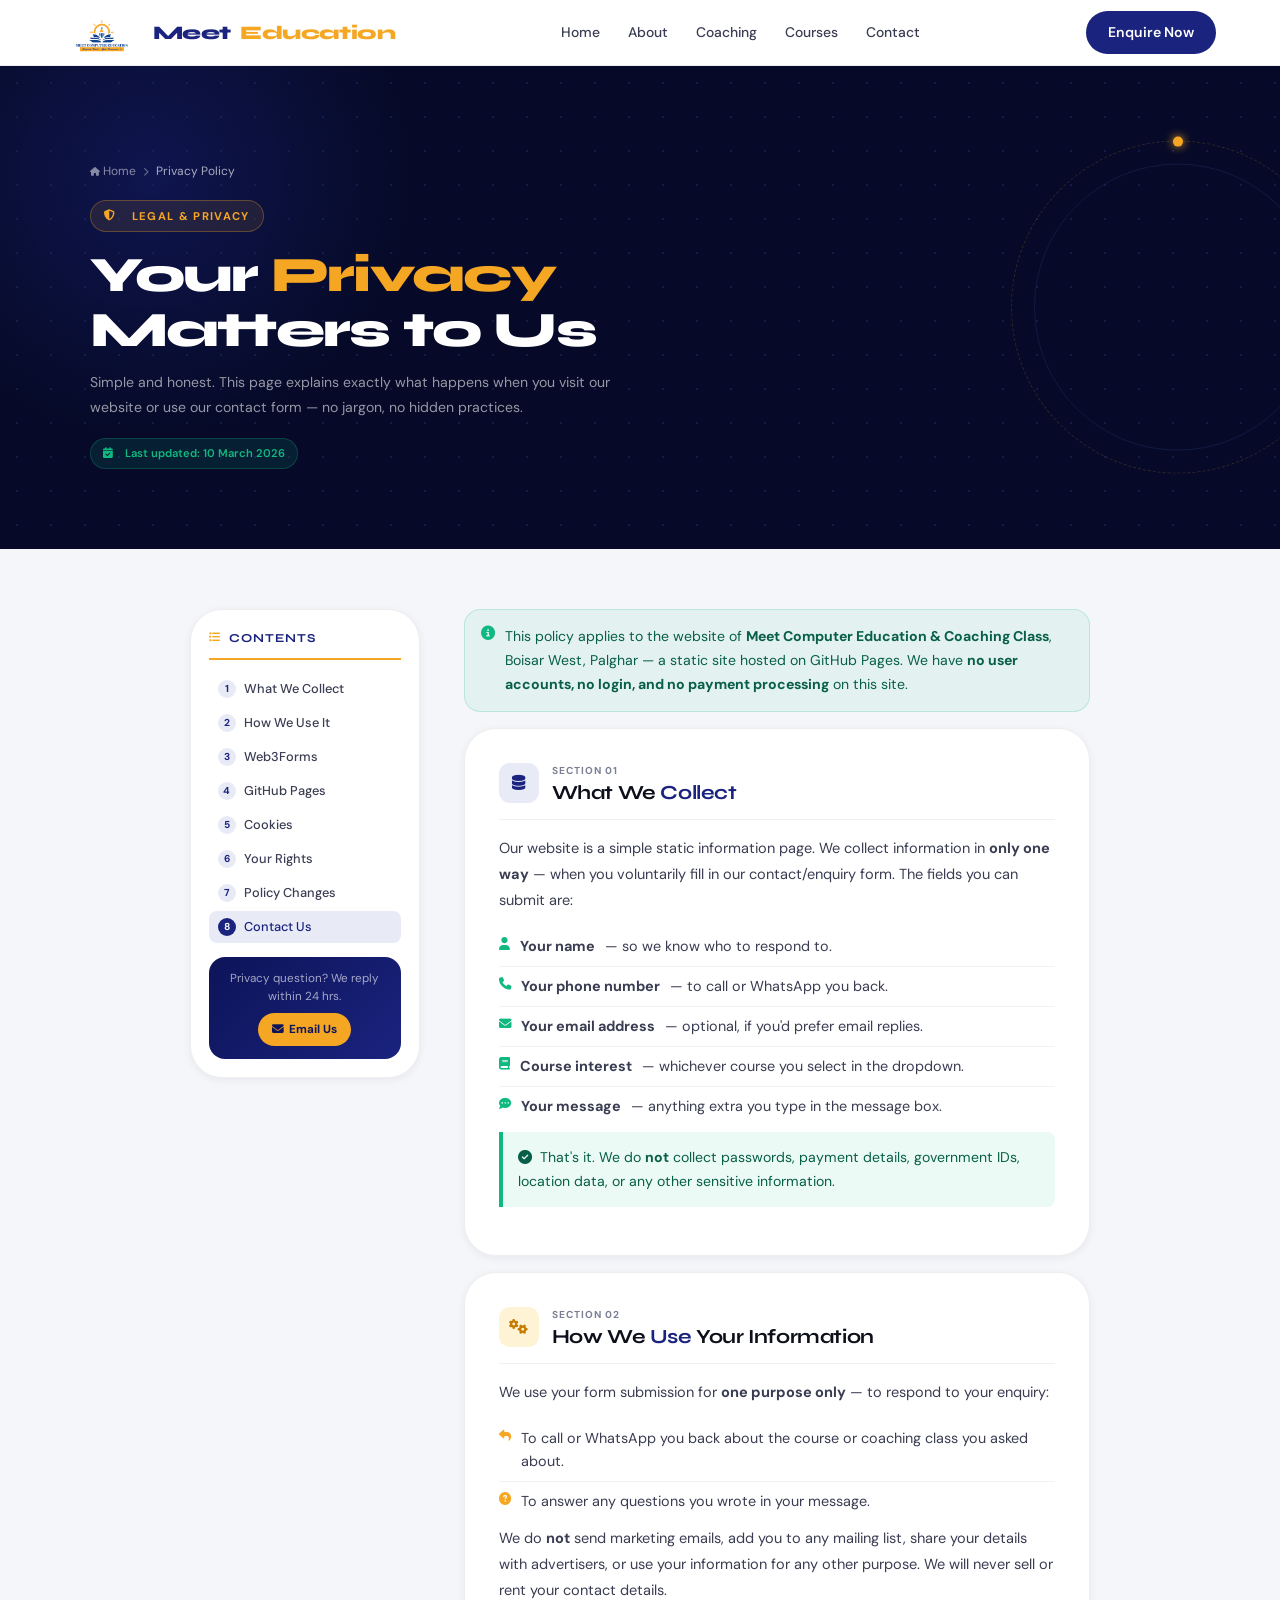
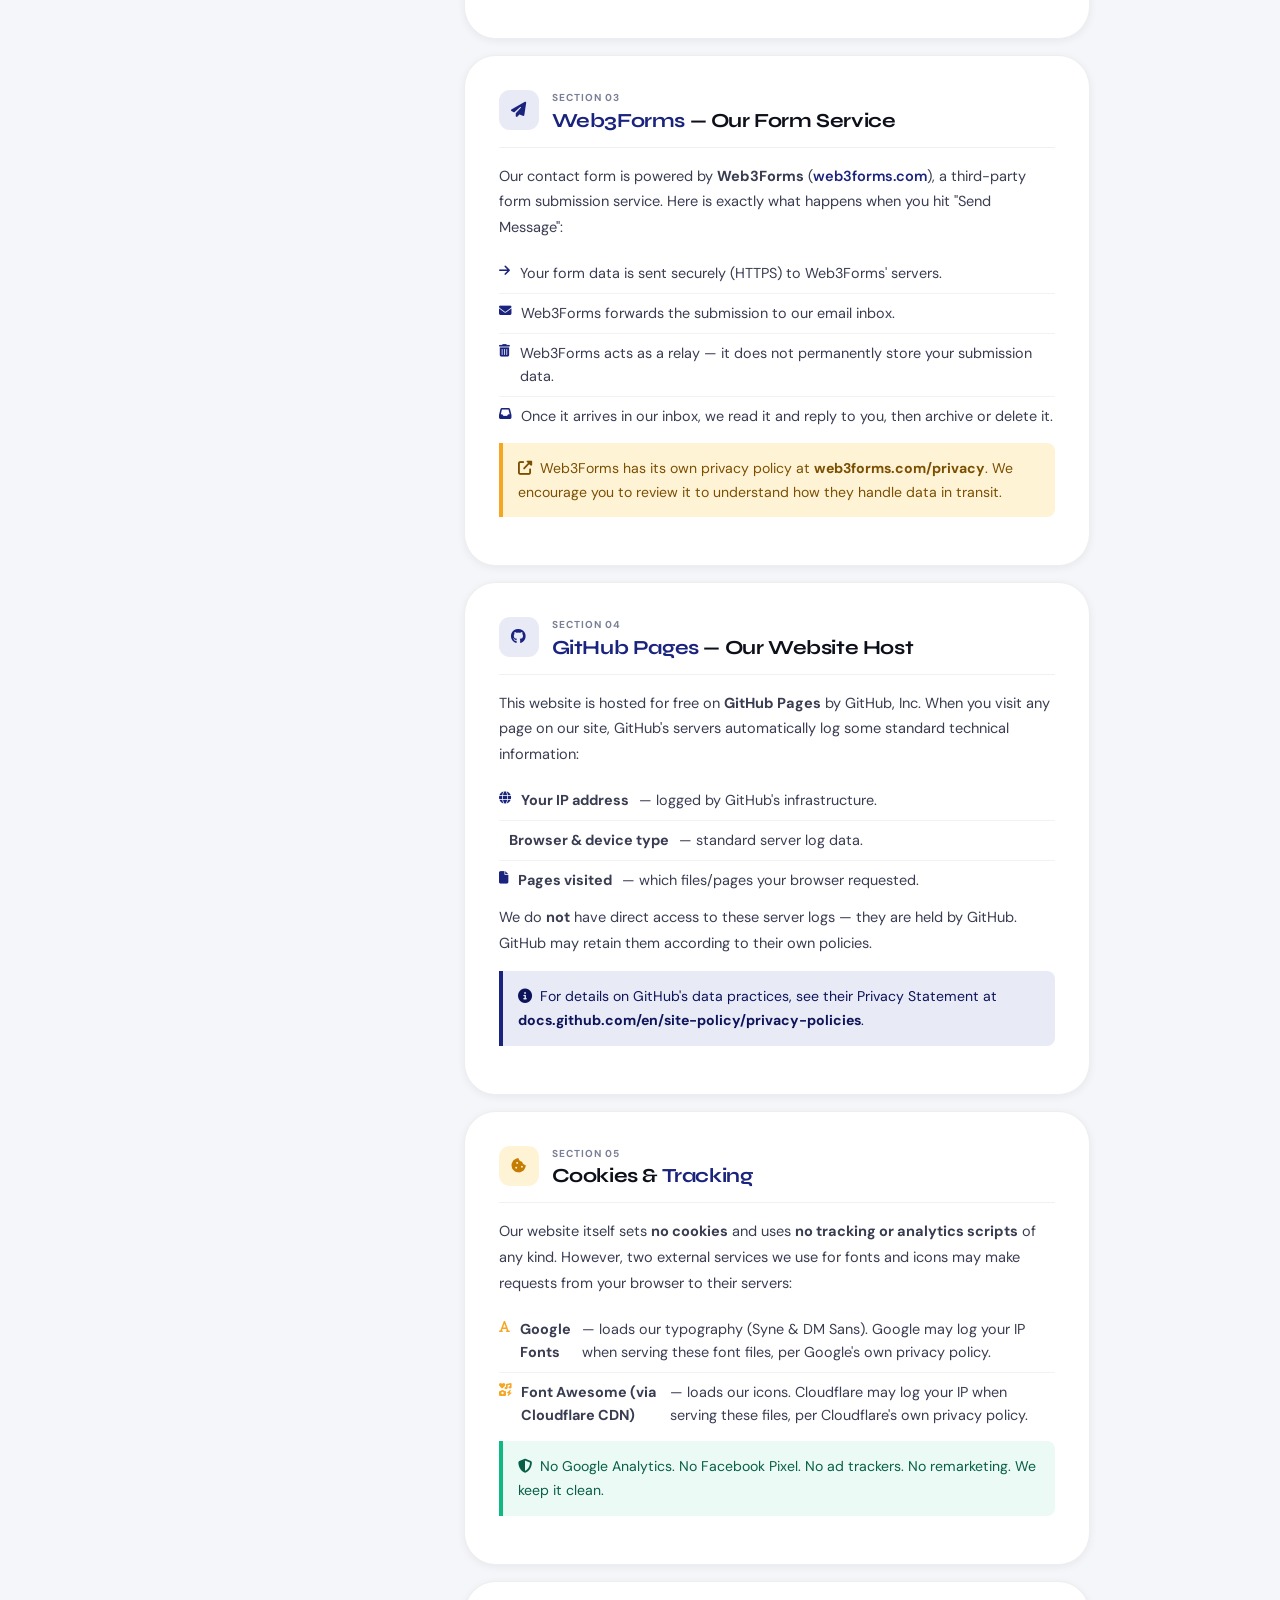
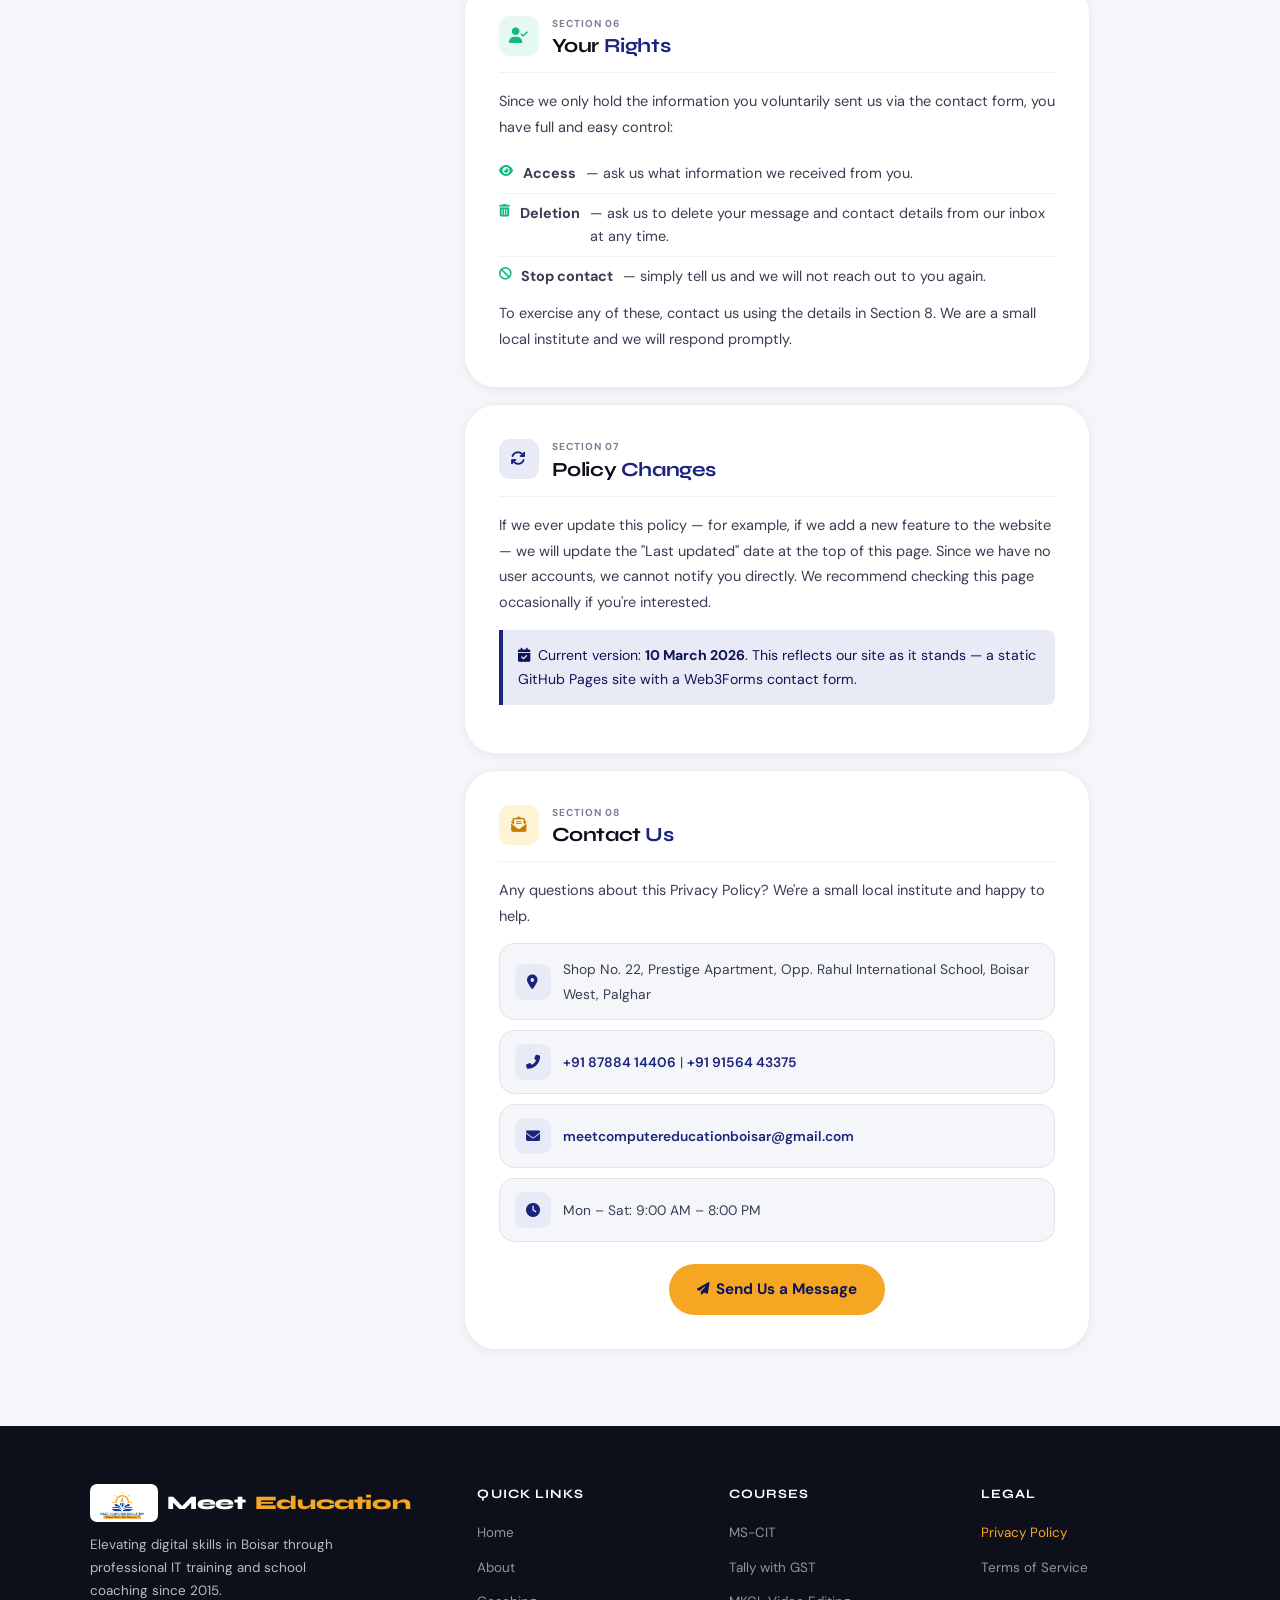
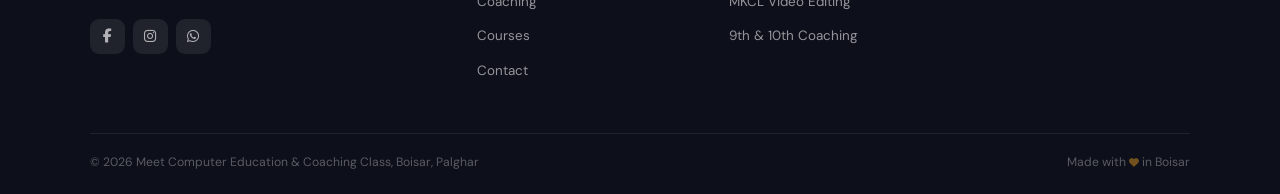
==== commit a834a39b: "date changed" ====
--- a/page/privacy-policy/index.html
+++ b/page/privacy-policy/index.html
@@ -61,7 +61,7 @@
             <h1>Your <em>Privacy</em><br>Matters to Us</h1>
             <p>Simple and honest. This page explains exactly what happens when you visit our website or use our contact form — no jargon, no hidden practices.</p>
             <div class="updated-pill">
-                <i class="fas fa-calendar-check"></i>&nbsp; Last updated: January 2026
+                <i class="fas fa-calendar-check"></i>&nbsp; Last updated: 10 March 2026
             </div>
         </div>
     </div>
@@ -237,7 +237,7 @@
                 </div>
                 <p>If we ever update this policy — for example, if we add a new feature to the website — we will update the "Last updated" date at the top of this page. Since we have no user accounts, we cannot notify you directly. We recommend checking this page occasionally if you're interested.</p>
                 <div class="highlight-box">
-                    <i class="fas fa-calendar-check"></i>&nbsp; Current version: <strong>January 2026</strong>. This reflects our site as it stands — a static GitHub Pages site with a Web3Forms contact form.
+                    <i class="fas fa-calendar-check"></i>&nbsp; Current version: <strong>10 March 2026</strong>. This reflects our site as it stands — a static GitHub Pages site with a Web3Forms contact form.
                 </div>
             </section>
             <!-- Contact Us -->
@@ -329,4 +329,5 @@
     </button>
     <script src="../../js/privacy.js"></script>
 </body>
-</html>+
+</html>
